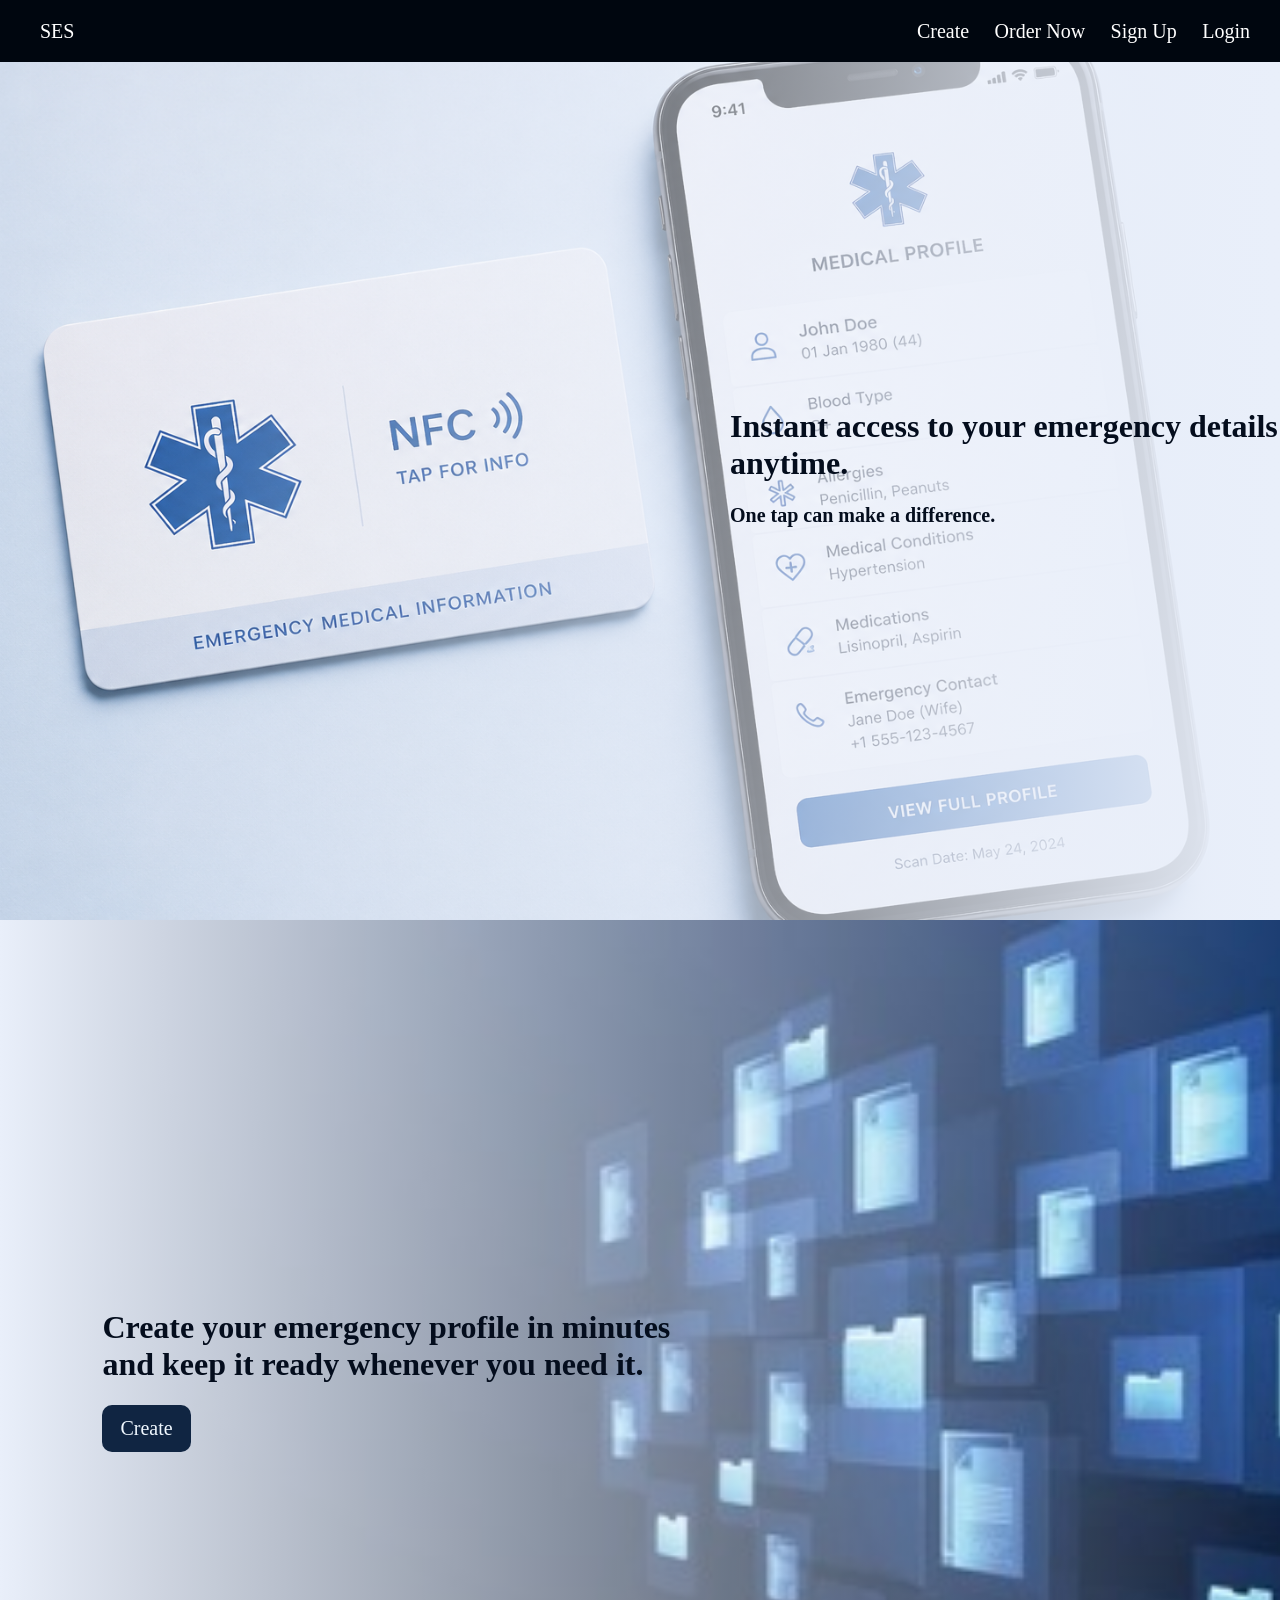
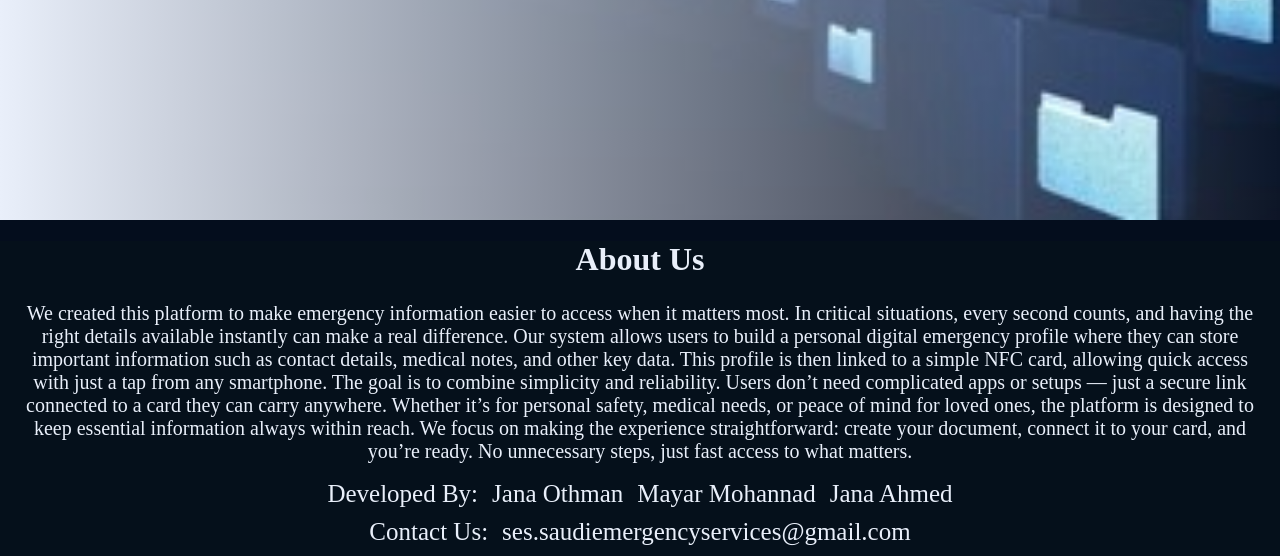
==== index.html @ fa23f1ac "Add files via upload" ====
<!DOCTYPE html>
<html>
<head>
  <meta charset="UTF-8">
    <eta name="viewport" content="width=device-width, initial-scale=1.0">
    <title>SES</title>
    <link rel="stylesheet" type="text/css" href="style.css">
    <script type="module" src="./js/navbar.js"></script>
<script defer src="script.js"></script>
</head>
<body>

<nav>
  <div class="ice"><a href="index.html">SES</a></div>
  <div class="menu">
    <a href="dashboard.html">Create</a>
        <a href="order.html">Order Now</a>
    <a href="register.html" id="signupLink">Sign Up</a>
    <a href="login.html" id="loginLink">Login</a>
    <span id="userGreeting" style="display:none;"></span>
<a href="#" id="logoutLink" class="logout-btn" style="display:none;">Logout</a>  </div>
</nav>

<h2 id="welcomeText"></h2>

<div class="section fade">
  <div class="text1">
    <h1 style="color: #040d1d;">Instant access to your emergency details anytime.</h1>
    <h4 style="text-align: left; font-size: 20px; margin-top: 0%;">One tap can make a difference.</h4>
  </div>
  <div class="hero-image"></div>
</div>

<div class="section fade">
  <div class="hero-image-left"></div>
  <div class="text">
    <h1 style="color: #040d1d;">Create your emergency profile in minutes and keep it ready whenever you need it.</h1>
    <button><a href="dashboard.html">Create</a></button>
  </div>
</div>

<div class="about">
  <h1 style="text-align: center;">About Us</h1>
  <p>We created this platform to make emergency information easier to access when it matters most. In critical situations, every second counts, and having the right details available instantly can make a real difference.
Our system allows users to build a personal digital emergency profile where they can store important information such as contact details, medical notes, and other key data. This profile is then linked to a simple NFC card, allowing quick access with just a tap from any smartphone.
The goal is to combine simplicity and reliability. Users don’t need complicated apps or setups — just a secure link connected to a card they can carry anywhere. Whether it’s for personal safety, medical needs, or peace of mind for loved ones, the platform is designed to keep essential information always within reach.
We focus on making the experience straightforward: create your document, connect it to your card, and you’re ready. No unnecessary steps, just fast access to what matters.</p>
<li>Developed By:</li><li>Jana Othman</li><li>Mayar Mohannad</li><li>Jana Ahmed</li><br>
<li>Contact Us:</li><li>ses.saudiemergencyservices@gmail.com</li><br>
</div>

<style>
  .text1 p{
    font-size: 20px;
  }

  a{
    text-decoration: none;
    color: aliceblue;
    font-family: Georgia, 'Times New Roman', Times, serif;
    font-size: 20px;
  }

  .email{
    padding-top: 7px;
    margin-bottom: 50px;
  }

  p{
    margin: 15px;
    font-size: 20px;
    padding: 2px;
    text-align: center;
  }

  li{
    display: inline-block;
    padding-left: 7px;
    padding-right: 7px;
    margin-bottom: 10px;
    text-align: left;
    font-size: 25px;
  }



</style>

</body>
</html>
---- style.css ----
body {
  margin: 0;
  font-family: Georgia, 'Times New Roman', Times, serif;
  background: #040d1d;
}

nav {
  position: fixed;
  top: 0;
  width: 100%;
  background: #00060f;
  color: rgb(225, 230, 255);
  display: flex;
  justify-content: space-between;
  padding: 18px 30px;
  z-index: 1000;
}

.ice {
  font-size: 22px;
}

.menu {
  margin-left: 20px;
  margin-right: 50px;
  font-size: 22px;
}

nav a {
  color: white;
  margin: 0 10px;
  text-decoration: none;
}

/* SECTION LAYOUT */
.section {
  position: relative;
  min-height: 100vh;
  display: flex;
  align-items: center;
  justify-content: space-between;
  padding: 0;
  overflow: hidden;
}

.section h1{
  color: #e9effa;
}

.text {
  width: 45%;
  padding: 0 8%;
  z-index: 2;
}

.text1{
  text-align: left;
  display: block;
  z-index: 2;
  padding: 8% 0;
  margin-left: 730px;
  color: #040d1d;
}

/* IMAGE BASE (FULL STRETCH) */
.hero-image {
  position: absolute;
  right: 0;
  top: 0;
  width: 100%;
  height: 100%;
  background-image: url("nfc.png");
  background-size: cover;
  background-position: center;
}

.hero-image-left {
  position: absolute;
  left: 0;
  top: 0;
  width: 100%;
  height: 100%;
  background-image: url("doc.jpg");
  background-size: cover;
  background-position: center;
}

/* RIGHT IMAGE FADE */
.hero-image::before {
  content: "";
  position: absolute;
  inset: 0;
  background: linear-gradient(
    to left,
    rgba(233,239,250,1) 0%,
    rgba(233,239,250,0.6) 40%,
    rgba(233,239,250,0) 100%
  );
}

/* LEFT IMAGE FADE */
.hero-image-left::before {
  content: "";
  position: absolute;
  inset: 0;
  background: linear-gradient(
    to right,
    rgba(233,239,250,1) 0%,
    rgba(233,239,250,0.6) 40%,
    rgba(233,239,250,0) 100%
  );
}

/* ANIMATION */
.fade {
  opacity: 0;
  transform: translateY(60px);
  transition: 1s ease;
}

.fade.show {
  opacity: 1;
  transform: translateY(0);
}

/* ABOUT */
.about {
  background: #05101b;
  color: #e9effa;
  justify-content: center;
  text-align: center;
  flex-direction: column;
  margin: 0%;
  top: 0%;
  bottom: 0%;
}

/* FORM */
button {
  padding: 12px 18px;
  background: #102542;
  color: white;
  border: none;
  border-radius: 10px;
  cursor: pointer;
}

input {
  display: block;
  width: 40%;
  margin: 10px 0;
  padding: 12px;
}

.box {
  max-width: 400px;
  margin: auto;
}

::selection{
  background-color: rgba(240, 248, 255, 0.767);
  color: #102542;
}

.logout-btn {
  margin-left: 10px;
  padding: 6px 12px;
  background: #1a3b69;
  color: white;
  border-radius: 6px;
  text-decoration: none;
  font-size: 19px;
  transition: 0.2s;
}

.logout-btn:hover {
  background-color: #102542;
}

#cartIcon {
  margin-left: auto;
  padding: 6px 12px;
  background: #f1f5f9;
  border-radius: 8px;
  text-decoration: none;
  color: #111;
  font-weight: 500;
  cursor: pointer;
}

#cartIcon:hover {
  background: #e2e8f0;
}

.cart-panel {
  position: fixed;
  right: -350px;
  top: 0;
  width: 320px;
  height: 100vh;
  background: white;
  box-shadow: -10px 0 25px rgba(0,0,0,0.15);
  padding: 15px;
  transition: 0.3s ease;
  z-index: 2000;
  display: flex;
  flex-direction: column;
}

.cart-panel.open {
  right: 0;
}

.cart-items {
  flex: 1;
  overflow-y: auto;
  margin-top: 10px;
  max-height: calc(100vh - 180px);
}

.cart-item {
  display: flex;
  justify-content: space-between;
  align-items: center;
  gap: 10px;
  padding: 10px;
  border-bottom: 1px solid #eee;
  font-size: 14px;
}

.cart-footer {
  border-top: 1px solid #eee;
  padding-top: 10px;
}
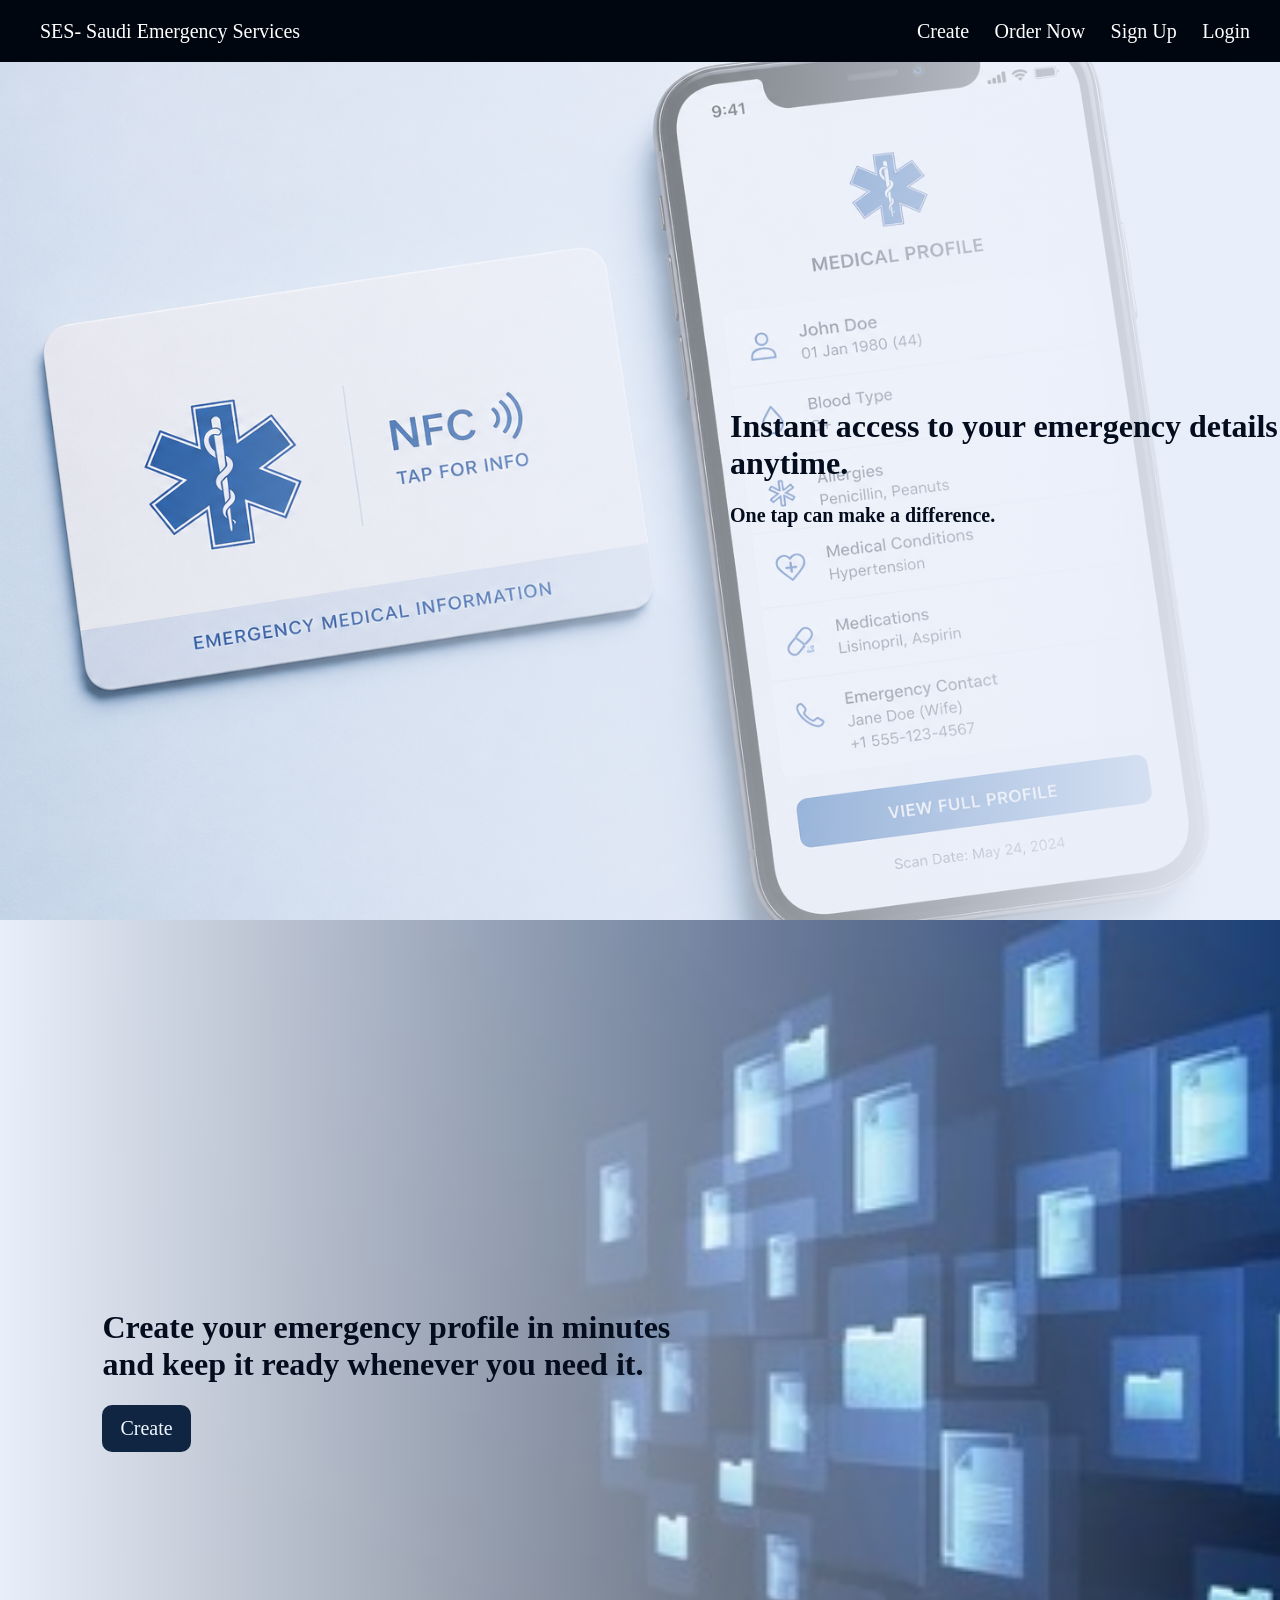
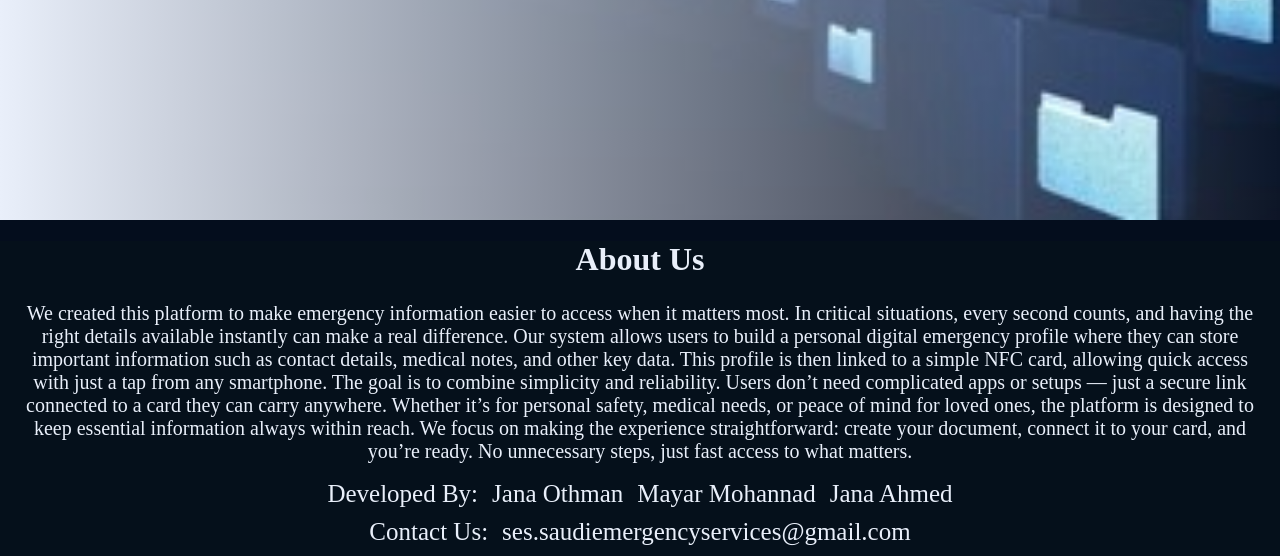
==== commit 099f4715: "Update index.html" ====
--- a/index.html
+++ b/index.html
@@ -11,7 +11,7 @@
 <body>
 
 <nav>
-  <div class="ice"><a href="index.html">SES</a></div>
+  <div class="ice"><a href="index.html">SES- Saudi Emergency Services</a></div>
   <div class="menu">
     <a href="dashboard.html">Create</a>
         <a href="order.html">Order Now</a>
@@ -87,4 +87,4 @@
 </style>
 
 </body>
-</html>+</html>
